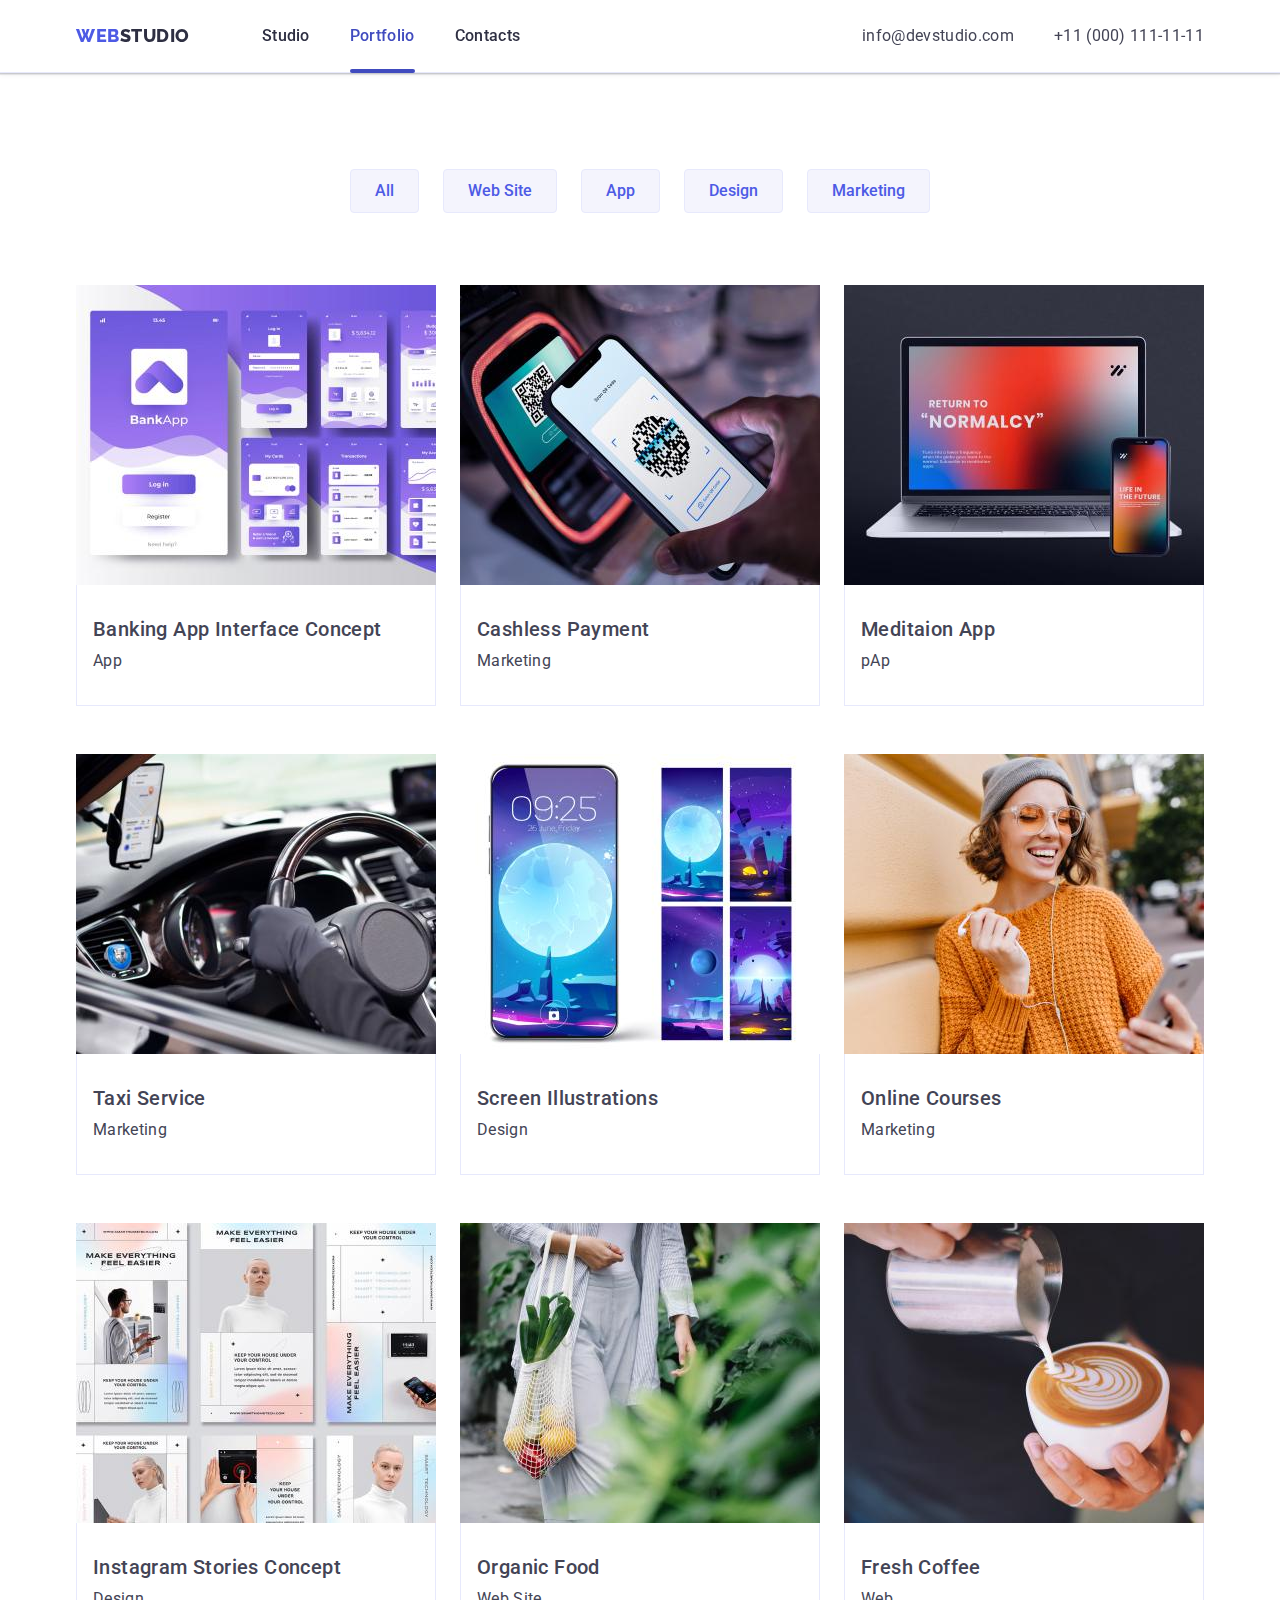
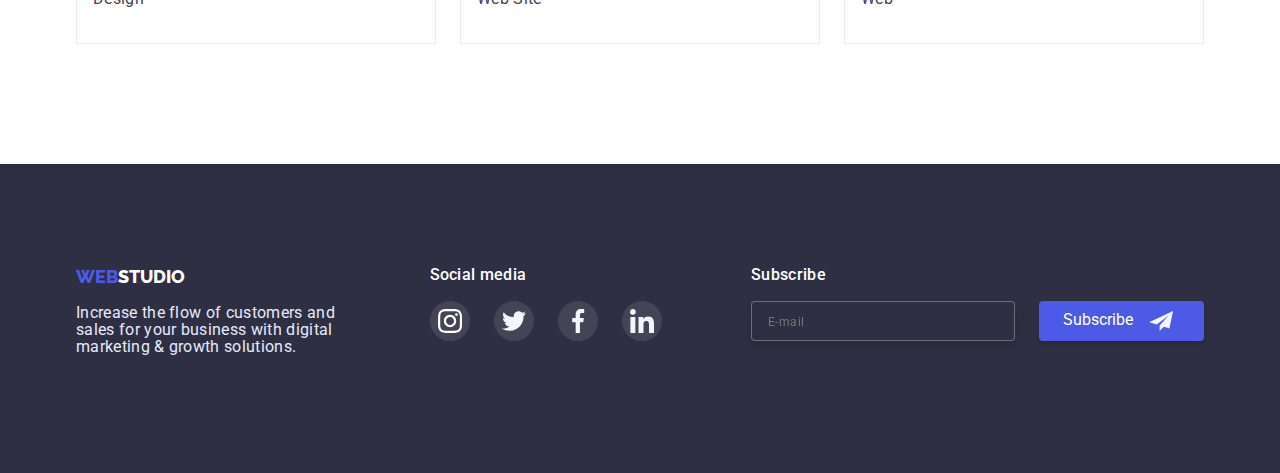
==== portfolio.html @ 32697761 "Initial commit" ====
<!DOCTYPE html>
<html lang="en">
  <head>
    <meta charset="UTF-8" />
    <meta http-equiv="X-UA-Compatible" content="IE=edge" />
    <meta name="viewport" content="width=device-width, initial-scale=1.0" />
    <title>goit-homework-06</title>
    <link rel="preconnect" href="https://fonts.googleapis.com" />
    <link rel="preconnect" href="https://fonts.gstatic.com" crossorigin />
    <link
      href="https://fonts.googleapis.com/css2?family=Raleway:wght@800&family=Roboto:wght@400;500;700&display=swap"
      rel="stylesheet"
    />
    <link
      rel="stylesheet"
      href="https://cdnjs.cloudflare.com/ajax/libs/modern-normalize/1.1.0/modern-normalize.min.css"
    />
    <link rel="stylesheet" href="./css/styles.css" />
  </head>
  <body>
    <header class="page-header">
      <div class="menu-nav container">
        <nav>
          <!-- logo -->
          <a class="logo" href="./index.html"
            ><span class="web">Web</span>Studio</a
          >
          <ul class="menu">
            <!-- menu -->
            <li class="item">
              <a class="menu-link" href="./index.html">Studio</a>
            </li>
            <li class="item">
              <a class="menu-current" href="./portfolio.html">Portfolio</a>
            </li>
            <li class="item"><a class="menu-link" href="">Contacts</a></li>
          </ul>
        </nav>
        <address>
          <ul class="address">
            <!-- Link to e-mail address  -->
            <li class="address-herf">
              <a href="mailto:info@devstudio.com">info@devstudio.com</a>
            </li>
            <!-- Link to phone number -->
            <li class="address-tel">
              <a href="tel:+110001111111">+11 (000) 111-11-11</a>
            </li>
          </ul>
        </address>
      </div>
    </header>
    <main>
      <section class="portfolio">
        <div class="container">
          <h1 class="visually-hidden">Portfolio</h1>
          <ul class="inner">
            <li class="item">
              <button type="button" class="button-filter">All</button>
            </li>
            <li class="item">
              <button type="button" class="button-filter">Web Site</button>
            </li>
            <li class="item">
              <button type="button" class="button-filter">App</button>
            </li>
            <li class="item">
              <button type="button" class="button-filter">Design</button>
            </li>
            <li>
              <button type="button" class="button-filter">Marketing</button>
            </li>
          </ul>
          <ul class="project">
            <li class="item project-photo">
              <a class="project-link" href="#">
                <div class="project-wrapper">
                  <img
                    class="picture-indent"
                    src="./images/img8.jpg"
                    alt="Banking App Interface Concept"
                    width="360"
                  />
                  <div class="overlay">
                    <p class="overlay-text">
                      14 Stylish and User-Friendly App Design Concepts · Task
                      Manager App · Calorie Tracker App · Exotic Fruit Ecommerce
                      App · Cloud Storage App
                    </p>
                  </div>
                </div>
                <div class="portfolio-frame">
                  <h2 class="section-subtitle">
                    Banking App Interface Concept
                  </h2>
                  <p class="section-text">App</p>
                </div>
              </a>
            </li>
            <li class="item project-photo">
              <a class="project-link" href="#">
                <div class="project-wrapper">
                  <img
                    class="picture-indent"
                    src="./images/img9.jpg"
                    alt="Cashless Payment"
                    width="360"
                    height="300"
                  />
                  <div class="overlay">
                    <p class="overlay-text">
                      14 Stylish and User-Friendly App Design Concepts · Task
                      Manager App · Calorie Tracker App · Exotic Fruit Ecommerce
                      App · Cloud Storage App
                    </p>
                  </div>
                </div>
                <div class="portfolio-frame">
                  <h2 class="section-subtitle">Cashless Payment</h2>
                  <p class="section-text">Marketing</p>
                </div>
              </a>
            </li>
            <li class="item project-photo">
              <a class="project-link" href="#">
                <div class="project-wrapper">
                  <img
                    class="picture-indent"
                    src="./images/img10.jpg"
                    alt="Meditaion App"
                    width="360"
                    height="300"
                  />
                  <div class="overlay">
                    <p class="overlay-text">
                      14 Stylish and User-Friendly App Design Concepts · Task
                      Manager App · Calorie Tracker App · Exotic Fruit Ecommerce
                      App · Cloud Storage App
                    </p>
                  </div>
                </div>
                <div class="portfolio-frame">
                  <h2 class="section-subtitle">Meditaion App</h2>
                  <p class="section-text">pAp</p>
                </div>
              </a>
            </li>
            <li class="item project-photo">
              <a class="project-link" href="#">
                <div class="project-wrapper">
                  <img
                    class="picture-indent"
                    src="./images/img11.jpg"
                    alt="Taxi Service"
                    width="360"
                    height="300"
                  />
                  <div class="overlay">
                    <p class="overlay-text">
                      14 Stylish and User-Friendly App Design Concepts · Task
                      Manager App · Calorie Tracker App · Exotic Fruit Ecommerce
                      App · Cloud Storage App
                    </p>
                  </div>
                </div>
                <div class="portfolio-frame">
                  <h2 class="section-subtitle">Taxi Service</h2>
                  <p class="section-text">Marketing</p>
                </div>
              </a>
            </li>
            <li class="item project-photo">
              <a class="project-link" href="#">
                <div class="project-wrapper">
                  <img
                    class="picture-indent"
                    src="./images/img12.jpg"
                    alt="1"
                    width="360"
                    height="300"
                  />
                  <div class="overlay">
                    <p class="overlay-text">
                      14 Stylish and User-Friendly App Design Concepts · Task
                      Manager App · Calorie Tracker App · Exotic Fruit Ecommerce
                      App · Cloud Storage App
                    </p>
                  </div>
                </div>
                <div class="portfolio-frame">
                  <h3 class="section-subtitle">Screen Illustrations</h3>
                  <p class="section-text">Design</p>
                </div>
              </a>
            </li>
            <li class="item project-photo">
              <a class="project-link" href="#">
                <div class="project-wrapper">
                  <img
                    class="picture-indent"
                    src="./images/img13.jpg"
                    alt="Online Courses"
                    width="360"
                    height="300"
                  />
                  <div class="overlay">
                    <p class="overlay-text">
                      14 Stylish and User-Friendly App Design Concepts · Task
                      Manager App · Calorie Tracker App · Exotic Fruit Ecommerce
                      App · Cloud Storage App
                    </p>
                  </div>
                </div>
                <div class="portfolio-frame">
                  <h2 class="section-subtitle">Online Courses</h2>
                  <p class="section-text">Marketing</p>
                </div>
              </a>
            </li>
            <li class="item project-photo">
              <a class="project-link" href="#">
                <div class="project-wrapper">
                  <img
                    class="picture-indent"
                    src="./images/img14.jpg"
                    alt="Instagram Stories Concept"
                    width="360"
                    height="300"
                  />
                  <div class="overlay">
                    <p class="overlay-text">
                      14 Stylish and User-Friendly App Design Concepts · Task
                      Manager App · Calorie Tracker App · Exotic Fruit Ecommerce
                      App · Cloud Storage App
                    </p>
                  </div>
                </div>
                <div class="portfolio-frame">
                  <h2 class="section-subtitle">Instagram Stories Concept</h2>
                  <p class="section-text">Design</p>
                </div>
              </a>
            </li>
            <li class="item project-photo">
              <a class="project-link" href="#">
                <div class="project-wrapper">
                  <img
                    class="picture-indent"
                    src="./images/img15.jpg"
                    alt="Organic Food"
                    width="360"
                    height="300"
                  />
                  <div class="overlay">
                    <p class="overlay-text">
                      14 Stylish and User-Friendly App Design Concepts · Task
                      Manager App · Calorie Tracker App · Exotic Fruit Ecommerce
                      App · Cloud Storage App
                    </p>
                  </div>
                </div>
                <div class="portfolio-frame">
                  <h2 class="section-subtitle">Organic Food</h2>
                  <p class="section-text">Web Site</p>
                </div>
              </a>
            </li>
            <li class="item project-photo">
              <a class="project-link" href="#">
                <div class="project-wrapper">
                  <img
                    class="picture-indent"
                    src="./images/img16.jpg"
                    alt="Fresh Coffee"
                    width="360"
                    height="300"
                  />
                  <div class="overlay">
                    <p class="overlay-text">
                      14 Stylish and User-Friendly App Design Concepts · Task
                      Manager App · Calorie Tracker App · Exotic Fruit Ecommerce
                      App · Cloud Storage App
                    </p>
                  </div>
                </div>
                <div class="portfolio-frame">
                  <h2 class="section-subtitle">Fresh Coffee</h2>
                  <p class="section-text">Web</p>
                </div>
              </a>
            </li>
          </ul>
        </div>
      </section>
    </main>
    <footer class="footer">
      <div class="container">
        <div class="footer-box">
          <a class="logo1" href="./index.html"
            ><span class="web">Web</span>Studio</a
          >
          <p class="footer-text">
            Increase the flow of customers and<br />
            sales for your business with digital<br />
            marketing & growth solutions.
          </p>
        </div>
        <div class="footer-box">
          <h3 class="section-subtitle footer-media">Social media</h3>
          <ul class="footer-list">
            <li class="footer-item">
              <a class="footer-link" href="" target="_blank">
                <svg class="icon-social" width="24px" height="24px">
                  <use href="./images/icons.svg#icon-instagram"></use>
                </svg>
              </a>
            </li>
            <li class="footer-item">
              <a class="footer-link" href="" target="_blank">
                <svg class="icon-social" width="24px" height="24px">
                  <use href="./images/icons.svg#icon-twitter"></use>
                </svg>
              </a>
            </li>
            <li class="footer-item">
              <a class="footer-link" href="" target="_blank">
                <svg class="icon-social" width="24px" height="24px">
                  <use href="./images/icons.svg#icon-facebook"></use>
                </svg>
              </a>
            </li>
            <li class="footer-item">
              <a class="footer-link" href="" target="_blank">
                <svg class="icon-social" width="24px" height="24px">
                  <use href="./images/icons.svg#icon-linkedin"></use>
                </svg>
              </a>
            </li>
          </ul>
        </div>
        <div class="footer-subscribe">
          <h3 class="section-subtitle footer-media">Subscribe</h3>
          <form class="footer-form">
            <input class="footer-input" type="email" placeholder="E-mail" />
            <button class="hero-button btn-footer">
              Subscribe
              <svg class="subscribe-icon" width="24" height="20">
                <use href="./images/icons.svg#icon-send"></use>
              </svg>
            </button>
          </form>
        </div>
      </div>
    </footer>
  </body>
</html>
---- css/styles.css ----
/**
  |================================================
  |  палитра цветов - использывать через var
  |=================================================
*/
:root {
  --primary-text-color: #2e2f42;
  --title-text-color: #434455;
  --accent-color: #f4f4fd;
  --logo-color: #4d5ae5;
  --white-color: #ffffff;
  --footer-color: #e7e9fc;
  --зressed-ocean: #404bbf;
  --light-silvr-color: #8e8f99;
  --box-shadow-te: 0px 1px 6px rgba(46, 47, 66, 0.08),
    0px 1px 1px rgba(46, 47, 66, 0.16), 0px 2px 1px rgba(46, 47, 66, 0.08);

  --transition-delay: opacity 250ms linear, visibility 250ms linear;
  --animation-cube: open 2500ms cubic-bezier(0.4, 0, 0.2, 1);
}

/**
  |===========================================
  | делаем невидимым текст например оглавления секции 
  |===========================================
*/
.visually-hidden {
  position: absolute;
  width: 1px;
  height: 1px;
  margin: -1px;
  border: 0;
  padding: 0;
  white-space: nowrap;
  clip-path: inset(100%);
  clip: rect(0 0 0 0);
  overflow: hidden;
}

.container {
  margin-left: auto; /* устанавливает внешний отступ */
  margin-right: auto; /* устанавливает внешний отступ */
  width: 1158px;
  /* outline: 2px solid red; */
  padding-left: 15px;
  padding-right: 15px;
}

body {
  background-color: var(--white-color);
  color: var(--primary-text-color);
  font-family: 'Roboto';
  font-size: 16px;
  padding-top: 73px;
}

ul {
  padding: 0; /* внутренние отступы/поля со всех сторон */
  margin: 0%; /* внешние отступы/поля со всех сторон */
  list-style: none; /* оформление ul отменил */
}

textarea {
  resize: none;
}

/**
  |============================
  | Header
  |============================
*/
.page-header {
  background-color: var(--white-color);
  border-bottom: 1px solid var(--footer-color);
  box-shadow: 0px 2px 1px rgba(46, 47, 66, 0.08),
    0px 1px 1px rgba(46, 47, 66, 0.16), 0px 1px 6px rgba(46, 47, 66, 0.08);

  position: fixed;
  top: 0;
  left: 0;
  right: 0;
  z-index: 2;
}

.logo {
  text-transform: uppercase; /* делаем все буквы текста ссылок заглавными.*/
  font-family: 'Raleway';
  font-weight: 800;
  font-size: 18px;
  line-height: 1.33;
  letter-spacing: 0.03em;
  text-decoration: none;
  color: var(--primary-text-color);
  margin-right: 72px;
  padding-top: 24px;
  padding-bottom: 24px;
}

.web {
  color: var(--logo-color);
}

.menu-nav,
.menu-nav nav {
  display: flex; /* делает все дочерние элементы резиновыми - выставляем все элементы по горизонтали*/
  justify-content: space-between; /* чтобы прижать их к противоположным краям родителя*/
  align-items: center; /* задает выравнивание элементов по центру*/
}

.menu {
  display: flex;
}

.menu .item {
  margin-right: 40px;
}

.menu .item:last-child {
  margin: 0;
}

.menu-link {
  color: var(--primary-text-color);
  font-weight: 500;
  line-height: 1.5;
  letter-spacing: 0.02em;
  text-decoration: none;
  display: block;
  padding-top: 24px;
  padding-bottom: 24px;

  transition-property: color;
  transition-duration: 250ms;
  transition-timing-function: cubic-bezier(0.4, 0, 0.2, 1);
}

.menu-link:hover,
.menu-link:focus {
  color: var(--logo-color);
}

.techno {
  max-width: 264px;
}

.menu-current {
  position: relative;
  color: var(--зressed-ocean);
  font-weight: 500;
  line-height: 1.5;
  letter-spacing: 0.02em;
  text-decoration: none;
  display: block;
  padding-top: 24px;
  padding-bottom: 24px;
}

.current:focus {
  color: var(--зressed-ocean);
}

.menu-current::after {
  content: '';
  position: absolute;
  bottom: -1px;
  left: 0;
  width: 100%;
  height: 4px;
  background-color: var(--зressed-ocean);
  border-radius: 2px;
}

.address {
  display: flex;
}

.address-herf {
  margin-right: 40px;
}

.address a {
  color: var(--title-text-color);
  text-decoration: none;
  font-style: normal;
  line-height: 1.5;
  letter-spacing: 0.02em;
  display: block;
  padding-top: 24px;
  padding-bottom: 24px;

  transition-property: color;
  transition-duration: 250ms;
  transition-timing-function: cubic-bezier(0.4, 0, 0.2, 1);
}

.address a:hover,
.address a:focus {
  color: var(--logo-color);
}

/**
  |============================
  | hero
  |============================
*/
.hero {
  text-align: center; /* Центриуерм текст */
  padding-top: 188px;
  padding-bottom: 188px;
  background-color: var(--primary-text-color);
  margin-left: auto;
  margin-right: auto;
  max-width: 1440px;
  background-position: center;
  background-repeat: no-repeat;
  background-size: cover;
  background-image: linear-gradient(
      rgba(46, 47, 66, 0.7),
      rgba(46, 47, 66, 0.7)
    ),
    url('../images/people.png');
}
.hero-title {
  margin-top: 0;
  margin-bottom: 48px;
  font-size: 56px;
  line-height: 1.07;
  letter-spacing: 0.02em;
  color: var(--white-color);
}

.hero-button {
  color: var(--white-color);
  background-color: var(--logo-color);
  width: 169px;
  height: 56px;
  box-shadow: 0px 4px 4px rgba(0, 0, 0, 0.15);
  border-radius: 4px;
  border: none;
  cursor: pointer;

  transition-property: color, background-color;
  transition-duration: 250ms;
  transition-timing-function: cubic-bezier(0.4, 0, 0.2, 1);
}

.hero-button:hover,
.hero-button:focus {
  color: var(--white-color);
  background-color: var(--зressed-ocean);
}

/**
   |============================
   | section advantages
   |============================
 */

.advantages {
  display: flex;
  padding: 0;
  margin: 0;
  text-align: left;
}

.advantages .item {
  margin-right: 24px;
}

.advantages .item:last-child {
  margin-right: 0;
}

.advantages-icons {
  height: 112px;
  background-color: var(--accent-color);
  border-radius: 4px;
  display: flex;
  align-items: center;
  justify-content: center;
  margin-bottom: 8px;
}

/**
  |============================
  | section smart
  |============================
*/

.smart {
  padding-bottom: 120px;
}

.section-title {
  text-align: center;
  margin-top: 0;
  margin-bottom: 0;
  font-weight: 700;
  font-size: 36px;
  color: var(--primary-text-color);
}

.section-subtitle {
  margin-top: 0px;
  margin-bottom: 0;
  font-weight: 500;
  font-size: 20px;
  line-height: 1.2;
  letter-spacing: 0.02em;
}

.section-text {
  margin-top: 8px;
  margin-bottom: 0;
  line-height: 1.5;
  letter-spacing: 0.02em;
  color: var(--title-text-color);
  display: block;
}

.technique-photo {
  width: 360px;
}

.section-laptop {
  display: block;
  max-width: 100%;
  height: auto;
  width: 360px;
}

.section-smartphone {
  display: block;
  max-width: 100%;
  height: auto;
  width: 360px;
}

.section-technique {
  display: block;
  max-width: 100%;
  height: auto;
  width: 360px;
}

.technique {
  display: flex;
  align-items: center;
  justify-content: space-between;
  margin-top: 72px;
}

.technique .item {
  margin-right: 24px;
}

.technique .item:last-child {
  margin-right: 0;
}

/**
  |============================
  | section team
  |============================
*/

.team,
.item .photo-team {
  display: flex;
  text-align: center;
}

.team .item {
  margin-right: 24px;
  box-shadow: var(--box-shadow-te);
  border-radius: 0px 0px 4px 4px;
  max-width: 264px;
}

.team .item:last-child {
  margin-right: 0;
}

.team .team-box {
  padding: 32px 16px 32px 16px;
}

.section-team {
  margin-left: auto;
  margin-right: auto;
  color: var(--title-text-color);
  background-color: var(--accent-color);
}

.team-icon {
  display: flex;
  justify-content: center;
  gap: 24px;
  margin-top: 8px;
}

.team-link {
  display: flex;
  align-items: center;
  justify-content: center;
  width: 40px;
  height: 40px;
  background-color: var(--logo-color);
  border-radius: 50%;

  transition-property: background-color;
  transition-duration: 250ms;
  transition-timing-function: cubic-bezier(0.4, 0, 0.2, 1);
}

.team-link:hover,
.team-link:focus {
  background-color: var(--зressed-ocean);
}

.section-advantages {
  padding-top: 120px;
  padding-bottom: 120px;
}

.icon-social {
  fill: var(--white-color);
}

.photo-team {
  width: 264px;
  background: var(--white-color);
  border-radius: 0px 0px 4px 4px;
  box-shadow: var(--box-shadow-te);
}

.section-team .section-title {
  margin-bottom: 72px;
}

/**
  |============================
  | section customers
  |============================
*/

.customers {
  padding-bottom: 120px;
  padding-top: 92px;
}

.customers-link {
  display: flex;
  align-items: center;
  justify-content: center;
  width: 168px;
  height: 88px;
  border: 1px solid var(--light-silvr-color);
  border-radius: 4px;
  outline: transparent;
  fill: var(--light-silvr-color);

  transition-property: border, border-radius, fill;
  transition-duration: 250ms;
  transition-timing-function: cubic-bezier(0.4, 0, 0.2, 1);
}

.customers-link:hover,
.customers-link:focus {
  border: 1px solid var(--зressed-ocean);
  border-radius: 4px;
  fill: var(--зressed-ocean);
}

.customers-item {
  display: flex;
}

.customers-list {
  display: flex;
  margin-top: 72px;
  column-gap: 24px;
}

/**
  |============================
  | footer
  |============================
*/

.footer {
  padding-top: 100px;
  padding-bottom: 100px;
  box-sizing: border-box;
  background: var(--primary-text-color);
  border: 1px solid var(--primary-text-color);
  box-shadow: 0px 4px 4px rgb(0 0 0 / 25%);
  margin: 0 auto;
}

.footer .container {
  display: flex;
}

.footer-box {
  margin-right: auto;
}

.logo1 {
  color: var(--white-color);
  text-transform: uppercase;
  font-family: 'Raleway';
  font-weight: 800;
  font-size: 18px;
  line-height: 1.33;
  text-decoration: none;
  margin-bottom: 16px;
}

.footer-text {
  width: 264px;
  text-align: left;
  margin-bottom: 16px;
  line-height: 1.05;
  letter-spacing: 0.02em;
  color: var(--footer-color);
}

.footer-media {
  color: var(--white-color);
  letter-spacing: 0.02em;
  font-size: 16px;
  margin-bottom: 16px;
}

.footer-list {
  display: flex;
  justify-content: center;
  gap: 24px;
  margin-top: 8px;
}

.footer-link {
  display: flex;
  align-items: center;
  justify-content: center;
  width: 40px;
  height: 40px;
  background-color: rgba(255, 255, 255, 0.1);
  border-radius: 50%;

  transition-property: background-color;
  transition-duration: 250ms;
  transition-timing-function: cubic-bezier(0.4, 0, 0.2, 1);
}

.footer-link:hover,
.footer-link:focus {
  background-color: #31d0aa;
}

/**
  |============================
  | portfolio
  |============================
*/

.portfolio {
  padding-bottom: 120px;
  padding-top: 96px;
}

.inner {
  display: flex;
  margin-bottom: 72px;
  justify-content: center;
}

.inner .item {
  margin-right: 24px;
}

.button-filter {
  padding: 12px 24px;
  display: flex;
  flex-direction: row;
  background: var(--accent-color);
  border: 1px solid var(--footer-color);
  border-radius: 4px;
  color: var(--logo-color);
  font-style: normal;
  font-weight: 500;
  cursor: pointer;
  outline: transparent;

  transition-property: color, text-decoration-color, border-color,
    background-color, box-shadow;
  transition-duration: 250ms;
  transition-timing-function: cubic-bezier(0.4, 0, 0.2, 1);
}

.button-filter:hover,
.button-filter:focus {
  color: var(--white-color);
  text-decoration-color: var(--logo-color);
  border-color: var(--primary-text-color);
  background-color: var(--logo-color);
  box-shadow: var(--box-shadow-te);
}

.project {
  display: flex;
  flex-wrap: wrap; /* многострочную расстановку блоков по главной оси */
  row-gap: 48px; /*  устанавливает интервал между рядами */
  column-gap: 24px; /* промежуток интервал между колонками */
}

.project-link {
  text-decoration: none;
  color: var(--title-text-color);
  outline: transparent;
  display: block;

  outline: transparent;
  transition-property: box-shadow;
  transition-duration: 250ms;
  transition-timing-function: cubic-bezier(0.4, 0, 0.2, 1);
}

.project-link:focus,
.project-link:hover {
  box-shadow: var(--box-shadow-te);
}

.project-photo {
  width: 360px;
  position: relative;
}

.picture-indent {
  vertical-align: bottom;
}

.project-wrapper {
  display: block;
  position: relative;
  overflow: hidden;
}

.overlay {
  position: absolute;
  top: 0;
  left: 0;
  width: 100%;
  height: 100%;
  background-color: var(--logo-color);
  padding-top: 40px;
  padding-left: 32px;
  padding-right: 32px;

  transform: translateY(100%);

  transition: transform 250ms linear;
}

.project-link:hover .overlay,
.project-link:focus .overlay {
  transform: translateY(0);
}

.overlay-text {
  margin: 0;
  position: absolute;
  width: 296px;
  height: 96px;
  color: var(--accent-color);
  font-size: 16px;
  letter-spacing: 0.02em;
  line-height: 1.5;
  font-weight: 400;
}

.project .item {
  display: block;
  margin-left: 0px;
  padding-bottom: 0;
  width: 360px;
}

.portfolio-frame {
  border-bottom: 1px solid var(--footer-color);
  border-left: 1px solid var(--footer-color);
  border-right: 1px solid var(--footer-color);
  padding-top: 32px;
  padding-bottom: 32px;
  padding-left: 16px;
}

/**
  |============================
  | Footer  form
  |============================
*/
.footer-subscribe {
  display: inline;
}

.footer-form {
  display: flex;
}

.footer-input {
  border: 1px solid rgba(255, 255, 255, 0.3);
  filter: drop-shadow(0px 4px 4px rgba(0, 0, 0, 0.15));
  border-radius: 4px;
  background-color: #2e2f42;
  width: 264px;
  height: 40px;
  padding-left: 16px;
  color: #e7e9fc;
}

.footer-input:focus {
  outline: transparent;
  border-color: var(--logo-color);
}

.footer-input::placeholder {
  font-size: 12px;
  line-height: 2;
  letter-spacing: 0.04em;
}

.subscribe-icon {
  fill: var(--accent-color);
  margin-left: 16px;
}

.btn-footer {
  display: flex;
  align-items: center;
  padding-top: 8px;
  padding-bottom: 8px;
  padding-right: 24px;
  padding-left: 24px;
  margin-left: 24px;
  width: 165px;
  height: 40px;
}

/**
  |============================
  | modal
  |============================
*/
.backdrop {
  z-index: 2;
  position: fixed;
  top: 0;
  left: 0;
  width: 100%;
  height: 100%;
  background: rgba(46, 47, 66, 0.4);
  opacity: 1;
  visibility: visible;
  pointer-events: initial;
}

.modal {
  position: absolute;
  top: 50%;
  left: 50%;
  transform: translate(-50%, -50%);
  max-width: 408px;
  width: 100%;
  background: #fcfcfc;
  box-shadow: 0px 1px 1px rgba(0, 0, 0, 0.14), 0px 1px 3px rgba(0, 0, 0, 0.12),
    0px 2px 1px rgba(0, 0, 0, 0.2);
  border-radius: 4px;
  padding-bottom: 24px;
  padding-top: 72px;
  padding-left: 24px;
  padding-right: 24px;
}

.backdrop.is-hidden {
  opacity: 0;
  pointer-events: none;
  visibility: hidden;
}

.modal-btn {
  cursor: pointer;
  position: absolute;
  top: 20px;
  right: 20px;
  top: 20px;
  right: 20px;
  background: #e7e9fc;
  border: 1px solid rgba(0, 0, 0, 0.1);
  border-radius: 50%;
  display: flex;
  padding: 8px;

  transition-property: background, fill;
  transition-duration: 250ms;
  transition-timing-function: cubic-bezier(0.4, 0, 0.2, 1);
}

.modal-btn:hover,
.modal-btn:focus {
  background: var(--зressed-ocean);
  fill: #ffffff;
}

.modal-strong {
  margin: 0;
  font-weight: 500;
  text-align: center;
  letter-spacing: 0.02em;
  font-size: 16px;
  margin-bottom: 16px;
  line-height: 1.5;
}

.modal-label {
  font-weight: 400;
  font-size: 12px;
  line-height: 1.2;
  letter-spacing: 0.04em;

  color: var(--light-silvr-color);
}

.modal-group {
  display: flex;
  flex-direction: column;
  gap: 4px;
}

.modal-group:not(:last-child) {
  margin-bottom: 8px;
}

.modal-input {
  width: 100%;
  height: 40px;
  padding-left: 35px;
  padding-right: 5px;
  font-size: 14px;
  outline: transparent;
  transition: border-color 250ms linear;
  border-radius: 4px;
  border: 1px solid rgba(33, 33, 33, 0.2);
}

.modal-input:focus + .modal-icon {
  fill: var(--logo-color);
}

.modal-input:focus {
  border-color: var(--logo-color);
}

.input-wrapper {
  position: relative;
}

.modal-icon {
  fill: var(--primary-text-color);
  position: absolute;
  top: 50%;
  transform: translateY(-50%);
  left: 16px;
  transition: fill 250ms linear;
}

.modal-comments {
  border-radius: 4px;
  border: 1px solid rgba(33, 33, 33, 0.2);
  padding: 10px 20px;
}

.modal-comments:focus {
  outline: transparent;
  border-color: var(--logo-color);
}

.modal-comments::placeholder {
  font-weight: 400;
  font-size: 12px;
  line-height: 1.2;

  letter-spacing: 0.04em;

  color: rgba(117, 117, 117, 0.5);
}

.modal-form-agreement {
  display: flex;
  align-items: center;
  justify-content: center;
  margin-top: 16px;

  gap: 6px;
}

.modal-form-checkbox:checked + .modal-form-custom > .chekoff {
  opacity: 1;
}

.modal-form-checkbox:checked + .modal-form-custom > .chekon {
  opacity: 0;
}

.modal-form-custom {
  cursor: pointer;
}
.chekoff {
  opacity: 0;
}
.chekon {
  opacity: 1;
}
.modal-form-agreement-text {
  margin: 0;
  font-size: 12px;
  font-weight: 400;
  line-height: 1.2;
  letter-spacing: 0.04em;
  color: #757575;
  user-select: none;
}
.modal-form-agreement-link {
  color: var(--logo-color);
  text-decoration: underline;
}

.modal-form-btn {
  display: block;
  margin: 0 auto;
  margin-top: 24px;
}

.modal-form-btn:last-child {
  margin-bottom: 0;
}
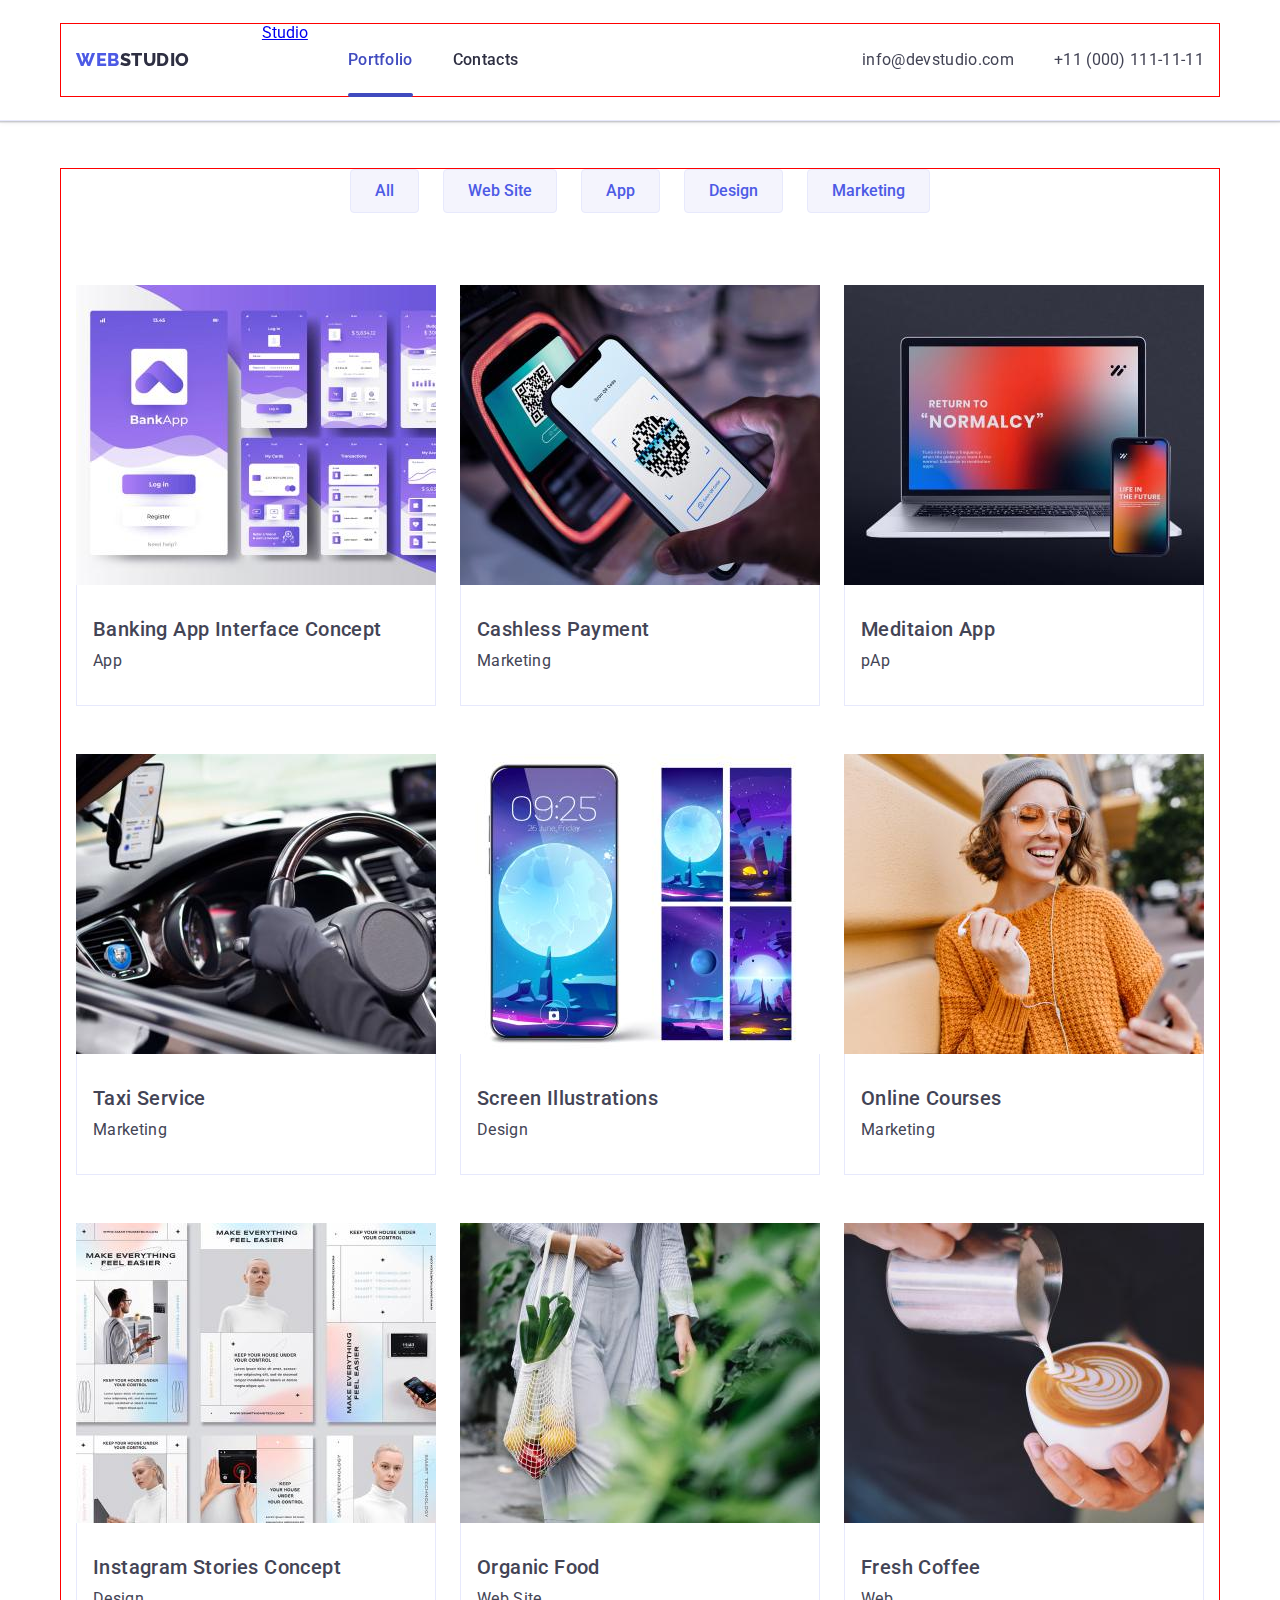
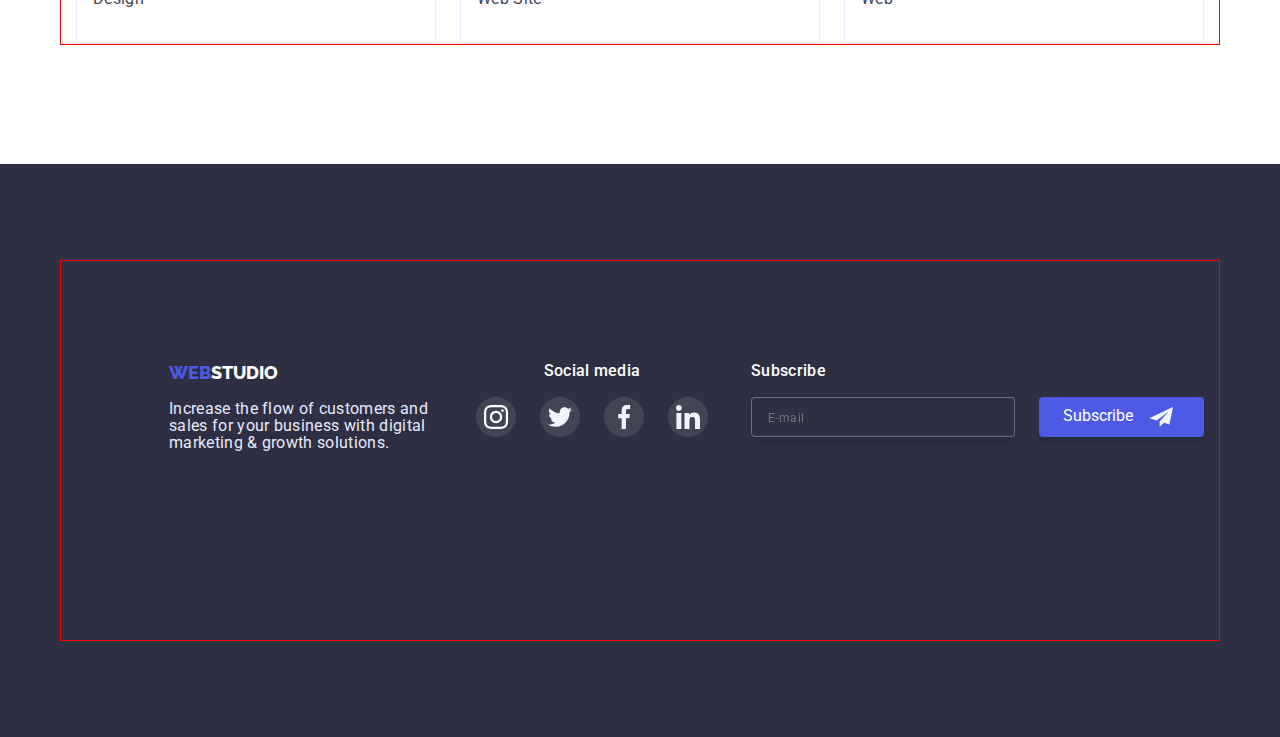
==== commit 86ec160e: "все секции кроме Hero" ====
--- a/portfolio.html
+++ b/portfolio.html
@@ -21,33 +21,33 @@
     <header class="page-header">
       <div class="menu-nav container">
         <nav>
-          <!-- logo -->
           <a class="logo" href="./index.html"
             ><span class="web">Web</span>Studio</a
           >
           <ul class="menu">
-            <!-- menu -->
-            <li class="item">
-              <a class="menu-link" href="./index.html">Studio</a>
-            </li>
-            <li class="item">
+            <li class="menu-item">
+              <a class="menu-item" href="./index.html">Studio</a>
+            </li>
+            <li class="menu-item current">
               <a class="menu-current" href="./portfolio.html">Portfolio</a>
-            </li>
-            <li class="item"><a class="menu-link" href="">Contacts</a></li>
+            </li class="menu-item" >
+            <li class="menu-item"><a class="menu-link" href="">Contacts</a></li>
           </ul>
         </nav>
         <address>
           <ul class="address">
-            <!-- Link to e-mail address  -->
             <li class="address-herf">
-              <a href="mailto:info@devstudio.com">info@devstudio.com</a>
-            </li>
-            <!-- Link to phone number -->
+              <a class="address-herf-mail" href="mailto:info@devstudio.com">info@devstudio.com</a>
+            </li>
             <li class="address-tel">
               <a href="tel:+110001111111">+11 (000) 111-11-11</a>
             </li>
           </ul>
         </address>
+        <button class="header-burger js-open-menu" type="button">
+          <svg class="menu-burg" width="32" height="22">
+            <use href="./images/icons.svg#burger-ico"></use>
+          </svg>
       </div>
     </header>
     <main>
--- a/css/styles.css
+++ b/css/styles.css
@@ -37,13 +37,29 @@
   overflow: hidden;
 }
 
+/* Phone  */
 .container {
-  margin-left: auto; /* устанавливает внешний отступ */
-  margin-right: auto; /* устанавливает внешний отступ */
-  width: 1158px;
-  /* outline: 2px solid red; */
-  padding-left: 15px;
-  padding-right: 15px;
+  max-width: 428px;
+  margin-left: auto;
+  margin-right: auto;
+  padding-left: 16px;
+  padding-right: 16px;
+  outline: 1px solid #ff0000;
+}
+
+/* Tablet  */
+@media screen and (min-width: 768px) {
+  .container {
+    max-width: 736px;
+  }
+}
+
+@media only screen and (min-width: 1200px) {
+  .container {
+    max-width: 1158px;
+    padding-left: 15px;
+    padding-right: 15px;
+  }
 }
 
 body {
@@ -54,6 +70,12 @@
   padding-top: 73px;
 }
 
+img {
+  display: block;
+  max-width: 100%;
+  height: auto;
+}
+
 ul {
   padding: 0; /* внутренние отступы/поля со всех сторон */
   margin: 0%; /* внешние отступы/поля со всех сторон */
@@ -70,6 +92,8 @@
   |============================
 */
 .page-header {
+  padding-top: 24px;
+  padding-bottom: 24px;
   background-color: var(--white-color);
   border-bottom: 1px solid var(--footer-color);
   box-shadow: 0px 2px 1px rgba(46, 47, 66, 0.08),
@@ -80,6 +104,11 @@
   left: 0;
   right: 0;
   z-index: 2;
+}
+
+.page-header .container {
+  display: flex;
+  justify-content: space-between;
 }
 
 .logo {
@@ -99,23 +128,64 @@
 .web {
   color: var(--logo-color);
 }
-
-.menu-nav,
-.menu-nav nav {
-  display: flex; /* делает все дочерние элементы резиновыми - выставляем все элементы по горизонтали*/
-  justify-content: space-between; /* чтобы прижать их к противоположным краям родителя*/
-  align-items: center; /* задает выравнивание элементов по центру*/
+.header-burger {
+  background-color: transparent;
+  border: 1px solid transparent;
+}
+
+@media only screen and (min-width: 768px) {
+  .header-burger {
+    display: none;
+  }
+}
+
+@media only screen and (min-width: 1200px) {
+  .header-burger {
+    display: none;
+  }
+}
+
+@media only screen and (min-width: 768px) {
+  .menu-nav,
+  .menu-nav nav {
+    display: flex; /* делает все дочерние элементы резиновыми - выставляем все элементы по горизонтали*/
+    justify-content: space-between; /* чтобы прижать их к противоположным краям родителя*/
+    align-items: center; /* задает выравнивание элементов по центру*/
+  }
+}
+
+@media only screen and (min-width: 1200px) {
+  .menu-nav,
+  .menu-nav nav {
+    display: flex; /* делает все дочерние элементы резиновыми - выставляем все элементы по горизонтали*/
+    justify-content: space-between; /* чтобы прижать их к противоположным краям родителя*/
+    align-items: center; /* задает выравнивание элементов по центру*/
+  }
 }
 
 .menu {
   display: flex;
 }
 
-.menu .item {
-  margin-right: 40px;
-}
-
-.menu .item:last-child {
+.menu .menu-item {
+  display: none;
+}
+
+@media only screen and (min-width: 768px) {
+  .menu .menu-item {
+    display: block;
+    margin-right: 40px;
+  }
+}
+
+@media only screen and (min-width: 1200px) {
+  .menu .menu-item {
+    display: block;
+    margin-right: 40px;
+  }
+}
+
+.menu .menu-item:last-child {
   margin: 0;
 }
 
@@ -137,10 +207,6 @@
 .menu-link:hover,
 .menu-link:focus {
   color: var(--logo-color);
-}
-
-.techno {
-  max-width: 264px;
 }
 
 .menu-current {
@@ -171,7 +237,19 @@
 }
 
 .address {
-  display: flex;
+  display: none;
+}
+
+@media only screen and (min-width: 768px) {
+  .address {
+    display: block;
+  }
+}
+
+@media only screen and (min-width: 1200px) {
+  .address {
+    display: flex;
+  }
 }
 
 .address-herf {
@@ -185,12 +263,18 @@
   line-height: 1.5;
   letter-spacing: 0.02em;
   display: block;
-  padding-top: 24px;
-  padding-bottom: 24px;
-
+  padding-top: 0px;
+  padding-bottom: 0px;
   transition-property: color;
   transition-duration: 250ms;
   transition-timing-function: cubic-bezier(0.4, 0, 0.2, 1);
+}
+
+@media only screen and (min-width: 1200px) {
+  .address a {
+    padding-top: 24px;
+    padding-bottom: 24px;
+  }
 }
 
 .address a:hover,
@@ -220,6 +304,63 @@
     ),
     url('../images/people.png');
 }
+
+/* @media (min-device-pixel-ratio: 2) and (max-width: 767px),
+  (min-resolution: 192dpi) and (max-width: 767px),
+  (min-resolution: 2dppx) and (max-width: 767px) {
+  .hero {
+    background-image: linear-gradient(
+        rgba(46, 47, 66, 0.7),
+        rgba(46, 47, 66, 0.7)
+      ),
+      url('');
+  }
+}
+
+@media screen and (min-width: 768px) {
+  .hero {
+    background-image: linear-gradient(
+        rgba(46, 47, 66, 0.7),
+        rgba(46, 47, 66, 0.7)
+      ),
+      url('');
+  }
+}
+
+@media (min-device-pixel-ratio: 2) and (min-width: 768px),
+  (min-resolution: 192dpi) and (min-width: 768px),
+  (min-resolution: 2dppx) and (min-width: 768px) {
+  .hero {
+    background-image: linear-gradient(
+        rgba(46, 47, 66, 0.7),
+        rgba(46, 47, 66, 0.7)
+      ),
+      url('');
+  }
+}
+
+@media screen and (min-width: 1200px) {
+  .hero {
+    background-image: linear-gradient(
+        rgba(46, 47, 66, 0.7),
+        rgba(46, 47, 66, 0.7)
+      ),
+      url('');
+  }
+}
+
+@media (min-device-pixel-ratio: 2) and (min-width: 1200px),
+  (min-resolution: 192dpi) and (min-width: 1200px),
+  (min-resolution: 2dppx) and (min-width: 1200px) {
+  .hero {
+    background-image: linear-gradient(
+        rgba(46, 47, 66, 0.7),
+        rgba(46, 47, 66, 0.7)
+      ),
+      url('');
+  }
+} */
+
 .hero-title {
   margin-top: 0;
   margin-bottom: 48px;
@@ -256,29 +397,97 @@
    |============================
  */
 
+.section-advantages {
+  padding-top: 120px;
+  padding-bottom: 120px;
+}
+
 .advantages {
   display: flex;
+  flex-wrap: wrap;
   padding: 0;
   margin: 0;
+  text-align: center;
+  row-gap: 72px;
+  column-gap: 24px;
+}
+
+/* @media screen and (min-width: 768px) {
+  .advantages,
+  .advantages .techno {
+    flex-wrap: wrap;
+  }
+} */
+
+@media only screen and (min-width: 1200px) {
+  .advantages {
+    flex-wrap: nowrap;
+    text-align: left;
+    row-gap: 0;
+    padding-left: 15px;
+  }
+}
+
+.advantages .section-subtitle {
+  font-weight: 700;
+  font-size: 36px;
+  line-height: 1.1;
+}
+
+@media only screen and (min-width: 1200px) {
+  .advantages .section-subtitle {
+    font-weight: 500;
+    font-size: 20px;
+    line-height: 1.2;
+  }
+}
+
+@media only screen and (min-width: 1200px) {
+  .techno {
+    max-width: 264px;
+  }
+}
+
+.advantages .section-text {
   text-align: left;
+  width: 396px;
+  font-weight: 500;
+  font-size: 16px;
+  line-height: 1.5;
+}
+
+@media only screen and (min-width: 768px) {
+  .advantages .section-text {
+    width: 339px;
+    letter-spacing: 0.02em;
+  }
+}
+
+@media only screen and (min-width: 1200px) {
+  .advantages .section-text {
+    width: 264px;
+  }
 }
 
 .advantages .item {
-  margin-right: 24px;
-}
-
-.advantages .item:last-child {
-  margin-right: 0;
+  display: block;
+  column-gap: 24px;
 }
 
 .advantages-icons {
-  height: 112px;
-  background-color: var(--accent-color);
-  border-radius: 4px;
-  display: flex;
-  align-items: center;
-  justify-content: center;
-  margin-bottom: 8px;
+  display: none;
+}
+
+@media only screen and (min-width: 1200px) {
+  .advantages-icons {
+    height: 112px;
+    background-color: var(--accent-color);
+    border-radius: 4px;
+    display: flex;
+    align-items: center;
+    justify-content: center;
+    margin-bottom: 8px;
+  }
 }
 
 /**
@@ -288,16 +497,28 @@
 */
 
 .smart {
-  padding-bottom: 120px;
+  display: none;
+}
+
+@media only screen and (min-width: 1200px) {
+  .smart {
+    display: block;
+    padding-bottom: 120px;
+  }
 }
 
 .section-title {
   text-align: center;
   margin-top: 0;
   margin-bottom: 0;
-  font-weight: 700;
-  font-size: 36px;
   color: var(--primary-text-color);
+}
+
+@media only screen and (min-width: 1200px) {
+  .section-title {
+    font-weight: 700;
+    font-size: 36px;
+  }
 }
 
 .section-subtitle {
@@ -364,17 +585,54 @@
   |============================
 */
 
+.team {
+  display: flex;
+  flex-wrap: wrap; /* многострочную расстановку блоков по главной оси */
+  align-items: center;
+}
+
 .team,
 .item .photo-team {
   display: flex;
+  flex-wrap: wrap; /* многострочную расстановку блоков по главной оси */
+  column-gap: 16px;
+  margin-top: 72px;
+  align-items: center;
+  justify-content: center;
   text-align: center;
+  row-gap: 72px; /*  устанавливает интервал между рядами */
+}
+
+@media only screen and (min-width: 768px) {
+  .team,
+  .item .photo-team {
+    column-gap: 24px;
+    margin-right: 0;
+    row-gap: 64px;
+  }
+}
+
+@media only screen and (min-width: 1200px) {
+  .team,
+  .item .photo-team {
+    flex-wrap: nowrap;
+    margin-top: 72px;
+    margin-left: 0;
+    row-gap: 0;
+    column-gap: 0px;
+  }
 }
 
 .team .item {
-  margin-right: 24px;
   box-shadow: var(--box-shadow-te);
   border-radius: 0px 0px 4px 4px;
   max-width: 264px;
+}
+
+@media only screen and (min-width: 1200px) {
+  .team .item {
+    margin-right: 24px;
+  }
 }
 
 .team .item:last-child {
@@ -418,11 +676,6 @@
   background-color: var(--зressed-ocean);
 }
 
-.section-advantages {
-  padding-top: 120px;
-  padding-bottom: 120px;
-}
-
 .icon-social {
   fill: var(--white-color);
 }
@@ -445,24 +698,37 @@
 */
 
 .customers {
-  padding-bottom: 120px;
-  padding-top: 92px;
+  padding-bottom: 96px;
+  padding-top: 96px;
+}
+
+@media only screen and (min-width: 1200px) {
+  .customers {
+    padding-bottom: 120px;
+    padding-top: 92px;
+  }
 }
 
 .customers-link {
+  width: 190px;
+
   display: flex;
   align-items: center;
   justify-content: center;
-  width: 168px;
+  border: 1px solid var(--light-silvr-color);
+  transition-property: border, border-radius, fill;
+  transition-duration: 250ms;
+  transition-timing-function: cubic-bezier(0.4, 0, 0.2, 1);
   height: 88px;
-  border: 1px solid var(--light-silvr-color);
   border-radius: 4px;
   outline: transparent;
   fill: var(--light-silvr-color);
-
-  transition-property: border, border-radius, fill;
-  transition-duration: 250ms;
-  transition-timing-function: cubic-bezier(0.4, 0, 0.2, 1);
+}
+
+@media only screen and (min-width: 768px) {
+  .customers-link {
+    width: 168px;
+  }
 }
 
 .customers-link:hover,
@@ -478,8 +744,19 @@
 
 .customers-list {
   display: flex;
+  flex-wrap: wrap; /* многострочную расстановку блоков по главной оси */
+  row-gap: 72px; /*  устанавливает интервал между рядами */
+  column-gap: 16px;
   margin-top: 72px;
-  column-gap: 24px;
+  align-items: center;
+  justify-content: center;
+}
+
+@media only screen and (min-width: 1200px) {
+  .customers-list {
+    display: flex;
+    column-gap: 24px;
+  }
 }
 
 /**
@@ -489,8 +766,8 @@
 */
 
 .footer {
-  padding-top: 100px;
-  padding-bottom: 100px;
+  padding-top: 96px;
+  padding-bottom: 96px;
   box-sizing: border-box;
   background: var(--primary-text-color);
   border: 1px solid var(--primary-text-color);
@@ -500,13 +777,61 @@
 
 .footer .container {
   display: flex;
+  flex-wrap: wrap; /* многострочную расстановку блоков по главной оси */
+  row-gap: 72px; /*  устанавливает интервал между рядами */
+  column-gap: 16px;
+  display: block;
+  align-items: center;
+  justify-content: center;
+}
+
+@media only screen and (min-width: 768px) {
+  .footer .container {
+    padding-left: 108px;
+    display: flex;
+    flex-wrap: wrap;
+    justify-content: flex-start;
+    column-gap: 24px;
+    row-gap: 0;
+  }
+}
+
+@media only screen and (min-width: 1200px) {
+  .footer .container {
+    padding-top: 100px;
+    padding-bottom: 100px;
+    display: flex;
+    align-items: flex-start;
+  }
+}
+
+.footer-box p {
+  margin-left: auto;
+  margin-right: auto;
+}
+
+@media only screen and (min-width: 1200px) {
+  .footer-box p {
+    margin-left: 0;
+  }
 }
 
 .footer-box {
-  margin-right: auto;
+  text-align: center;
+  display: block;
+  margin-bottom: 72px;
+}
+
+@media only screen and (min-width: 1200px) {
+  .footer-box {
+    margin-right: auto;
+  }
 }
 
 .logo1 {
+  text-align: center;
+  display: block;
+
   color: var(--white-color);
   text-transform: uppercase;
   font-family: 'Raleway';
@@ -517,13 +842,31 @@
   margin-bottom: 16px;
 }
 
+@media only screen and (min-width: 1200px) {
+  .logo1 {
+    text-align: left;
+  }
+}
+
 .footer-text {
-  width: 264px;
+  width: 268px;
   text-align: left;
   margin-bottom: 16px;
   line-height: 1.05;
   letter-spacing: 0.02em;
   color: var(--footer-color);
+}
+
+@media only screen and (min-width: 768px) {
+  .footer-text {
+    width: 264px;
+  }
+}
+
+@media only screen and (min-width: 1200px) {
+  .footer-text {
+    width: 264px;
+  }
 }
 
 .footer-media {
@@ -557,6 +900,99 @@
 .footer-link:hover,
 .footer-link:focus {
   background-color: #31d0aa;
+}
+
+/**
+  |============================
+  | Footer  form
+  |============================
+*/
+.footer-subscribe {
+  text-align: center;
+}
+
+@media only screen and (min-width: 768px) {
+  .footer-subscribe {
+    text-align: left;
+    margin-bottom: 16px;
+  }
+}
+
+@media only screen and (min-width: 1200px) {
+  .footer-subscribe {
+    text-align: left;
+  }
+}
+
+@media only screen and (min-width: 1200px) {
+  .footer-form {
+    display: flex;
+  }
+}
+
+.footer-input {
+  border: 1px solid rgba(255, 255, 255, 0.3);
+  filter: drop-shadow(0px 4px 4px rgba(0, 0, 0, 0.15));
+  border-radius: 4px;
+  background-color: #2e2f42;
+  width: 398px;
+
+  height: 40px;
+  padding-left: 16px;
+  color: #e7e9fc;
+}
+
+@media only screen and (min-width: 768px) {
+  .footer-input {
+    width: 264px;
+  }
+}
+
+@media only screen and (min-width: 1200px) {
+  .footer-input {
+    width: 264px;
+  }
+}
+
+.footer-input:focus {
+  outline: transparent;
+  border-color: var(--logo-color);
+}
+
+.footer-input::placeholder {
+  font-size: 12px;
+  line-height: 2;
+  letter-spacing: 0.04em;
+}
+
+.subscribe-icon {
+  fill: var(--accent-color);
+  margin-left: 16px;
+}
+
+.btn-footer {
+  align-items: center;
+  padding-top: 8px;
+  padding-bottom: 8px;
+  padding-right: 24px;
+  padding-left: 24px;
+  margin-left: 24px;
+  width: 165px;
+  height: 40px;
+  margin-top: 16px;
+}
+
+@media only screen and (min-width: 768px) {
+  .btn-footer {
+    margin-top: 0;
+  }
+}
+
+@media only screen and (min-width: 1200px) {
+  .btn-footer {
+    display: flex;
+    margin-top: 0;
+  }
 }
 
 /**
@@ -694,58 +1130,6 @@
   padding-top: 32px;
   padding-bottom: 32px;
   padding-left: 16px;
-}
-
-/**
-  |============================
-  | Footer  form
-  |============================
-*/
-.footer-subscribe {
-  display: inline;
-}
-
-.footer-form {
-  display: flex;
-}
-
-.footer-input {
-  border: 1px solid rgba(255, 255, 255, 0.3);
-  filter: drop-shadow(0px 4px 4px rgba(0, 0, 0, 0.15));
-  border-radius: 4px;
-  background-color: #2e2f42;
-  width: 264px;
-  height: 40px;
-  padding-left: 16px;
-  color: #e7e9fc;
-}
-
-.footer-input:focus {
-  outline: transparent;
-  border-color: var(--logo-color);
-}
-
-.footer-input::placeholder {
-  font-size: 12px;
-  line-height: 2;
-  letter-spacing: 0.04em;
-}
-
-.subscribe-icon {
-  fill: var(--accent-color);
-  margin-left: 16px;
-}
-
-.btn-footer {
-  display: flex;
-  align-items: center;
-  padding-top: 8px;
-  padding-bottom: 8px;
-  padding-right: 24px;
-  padding-left: 24px;
-  margin-left: 24px;
-  width: 165px;
-  height: 40px;
 }
 
 /**
@@ -945,3 +1329,195 @@
 .modal-form-btn:last-child {
   margin-bottom: 0;
 }
+
+/**
+  |============================
+  | Menu-mobile
+  |============================
+*/
+
+.menu-toggle {
+  min-height: 24px;
+  min-width: 24px;
+  display: flex;
+  align-items: center;
+  justify-content: center;
+
+  position: absolute;
+
+  transform: translate(-50%, -50%);
+
+  margin-top: 24px;
+  margin-right: 3%;
+
+  padding: 0;
+  background-color: transparent;
+  cursor: pointer;
+  border: none;
+  border-radius: 50%;
+  outline: none;
+}
+
+@media only screen and (min-width: 1368px) {
+  [mobile-menu] {
+    display: none;
+  }
+}
+
+.menu-toggle:hover,
+.menu-toggle:focus {
+  background-color: rgba(0, 0, 0, 0.1);
+}
+
+.menu-container {
+  position: fixed;
+  top: 0;
+  left: 0;
+  width: 100vw;
+  height: 100vh;
+  padding-top: 80px;
+  padding-left: 40px;
+  background-color: var(--white-color);
+  z-index: 999;
+
+  transform: translateX(100%);
+  transition: transform 250ms ease-in-out;
+}
+
+@media only screen and (min-width: 1368px) {
+  .menu-containe {
+    display: none;
+  }
+}
+
+.menu-item-mobile {
+  margin-bottom: 40px;
+}
+
+.menu-container.is-open {
+  transform: translateX(0);
+}
+
+.menu-container .menu-toggle {
+  position: absolute;
+  top: 8px;
+  right: 8px;
+  color: #1e0909;
+
+  cursor: pointer;
+
+  background: #e7e9fc;
+  border: 1px solid rgba(0, 0, 0, 0.1);
+  border-radius: 50%;
+  display: flex;
+
+  transition-property: background, fill;
+  transition-duration: 250ms;
+  transition-timing-function: cubic-bezier(0.4, 0, 0.2, 1);
+}
+
+.menu-container .menu-toggle:hover,
+.menu-container .menu-toggle:focus {
+  background: var(--зressed-ocean);
+  fill: #f4f4fd;
+}
+
+.mobile-menu {
+  padding: 0;
+  list-style: none;
+  margin-bottom: 284px;
+}
+
+.mobile-menu .link {
+  display: block;
+  padding: 10px;
+}
+
+.current-mobile .current-mobile {
+  color: var(--зressed-ocean);
+  font-weight: 700;
+  font-size: 36px;
+  line-height: 1.1;
+  letter-spacing: 0.02em;
+  text-decoration: none;
+  display: block;
+
+  text-transform: capitalize;
+}
+
+.menu-link-mobile {
+  color: var(--primary-text-color);
+
+  font-weight: 700;
+  font-size: 36px;
+  line-height: 1.1;
+  letter-spacing: 0.02em;
+  text-decoration: none;
+  display: block;
+
+  text-transform: capitalize;
+
+  transition-property: color;
+  transition-duration: 250ms;
+  transition-timing-function: cubic-bezier(0.4, 0, 0.2, 1);
+}
+
+.address-tel-mobal a {
+  font-weight: 700;
+  font-size: 36px;
+  line-height: 1.11;
+  text-decoration: none;
+
+  letter-spacing: 0.02em;
+  text-transform: capitalize;
+
+  color: var(--logo-color);
+}
+
+.address-tel-mobal {
+  margin-bottom: 40px;
+}
+
+.address-mail-mobal a {
+  text-decoration: none;
+
+  font-weight: 500;
+  font-size: 20px;
+  line-height: 1.2;
+
+  letter-spacing: 0.02em;
+
+  color: var(--title-text-color);
+}
+
+.address-mobal {
+  margin-bottom: 48px;
+}
+
+.mobile-list-icon {
+  display: flex;
+  column-gap: 56px; /* промежуток интервал между колонками */
+}
+
+.mobile-icon-link {
+  display: flex;
+  align-items: center;
+  justify-content: center;
+  width: 40px;
+  height: 40px;
+  background-color: var(--logo-color);
+  border-radius: 50%;
+
+  transition-property: background-color;
+  transition-duration: 250ms;
+  transition-timing-function: cubic-bezier(0.4, 0, 0.2, 1);
+}
+
+.mobile-icon-link:hover,
+.mobile-icon-link:focus {
+  background-color: #31d0aa;
+}
+
+.mobile-icon-social {
+  fill: var(--white-color);
+}
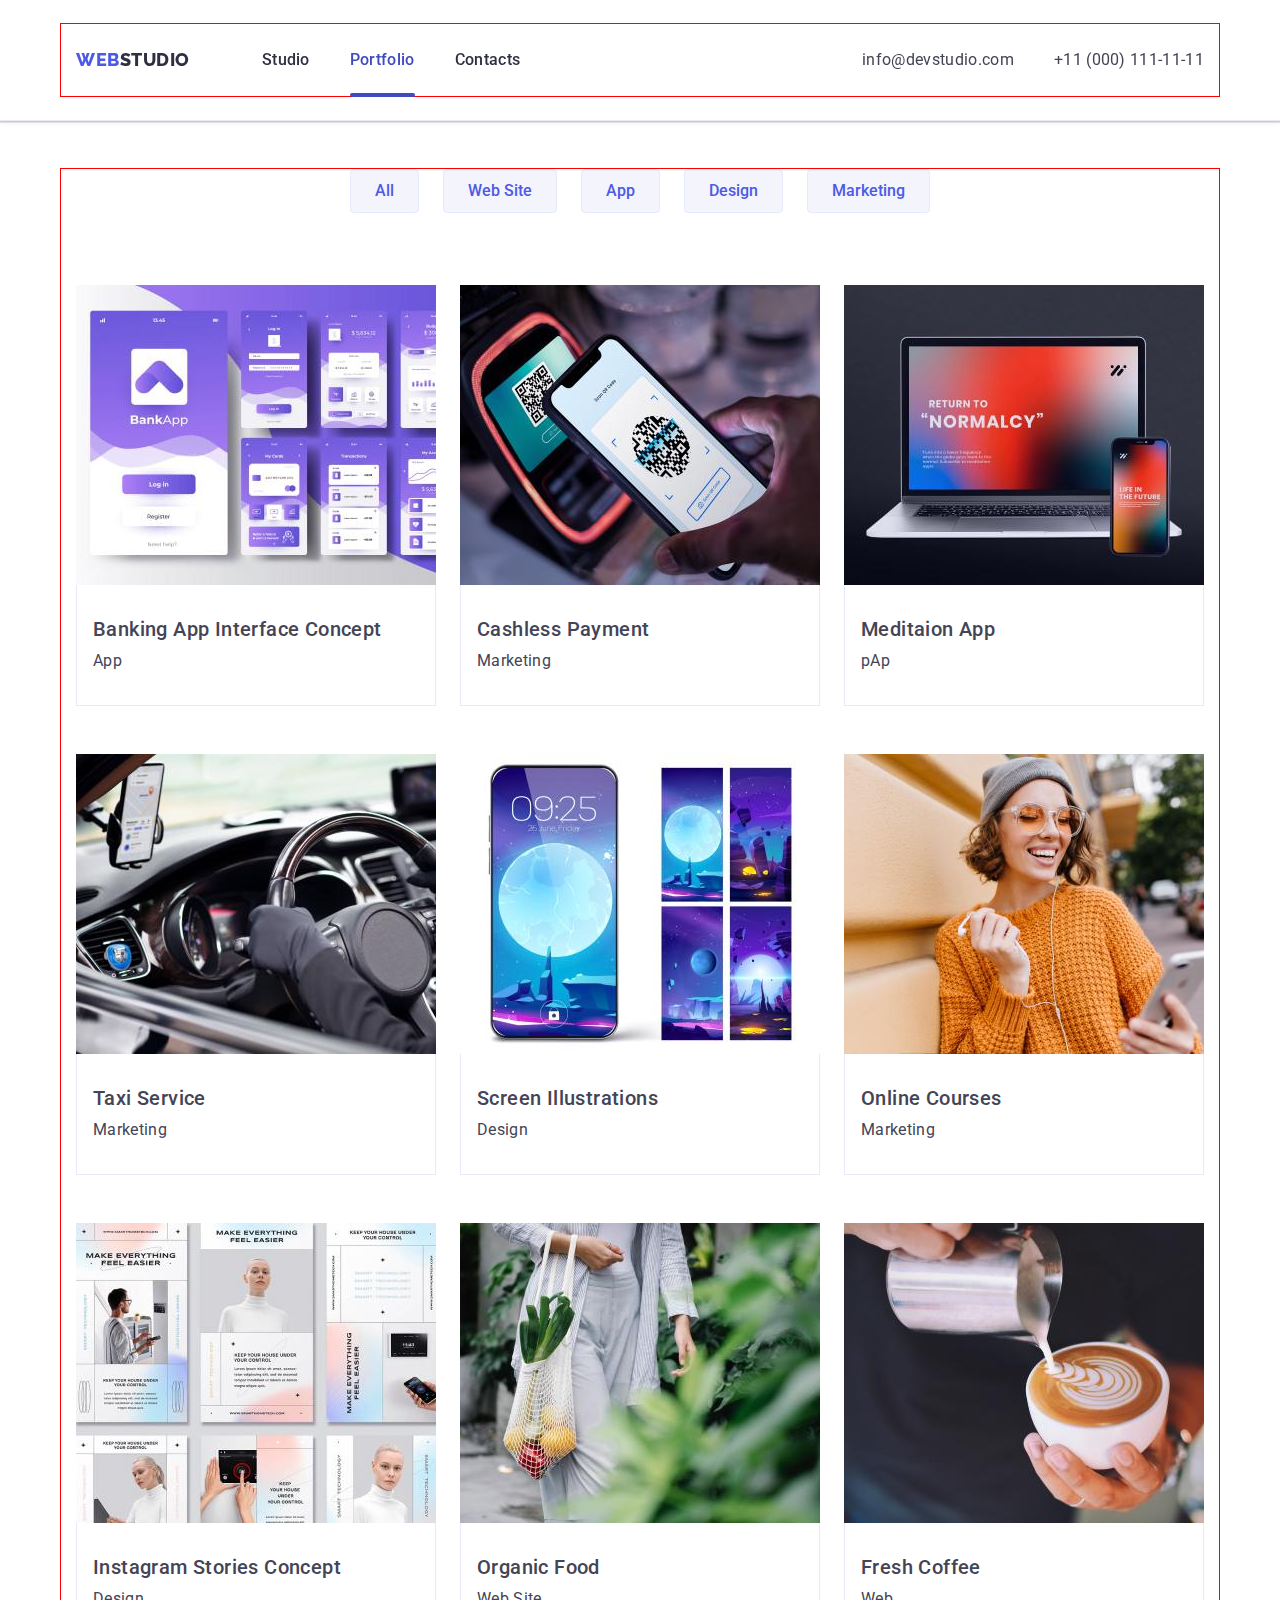
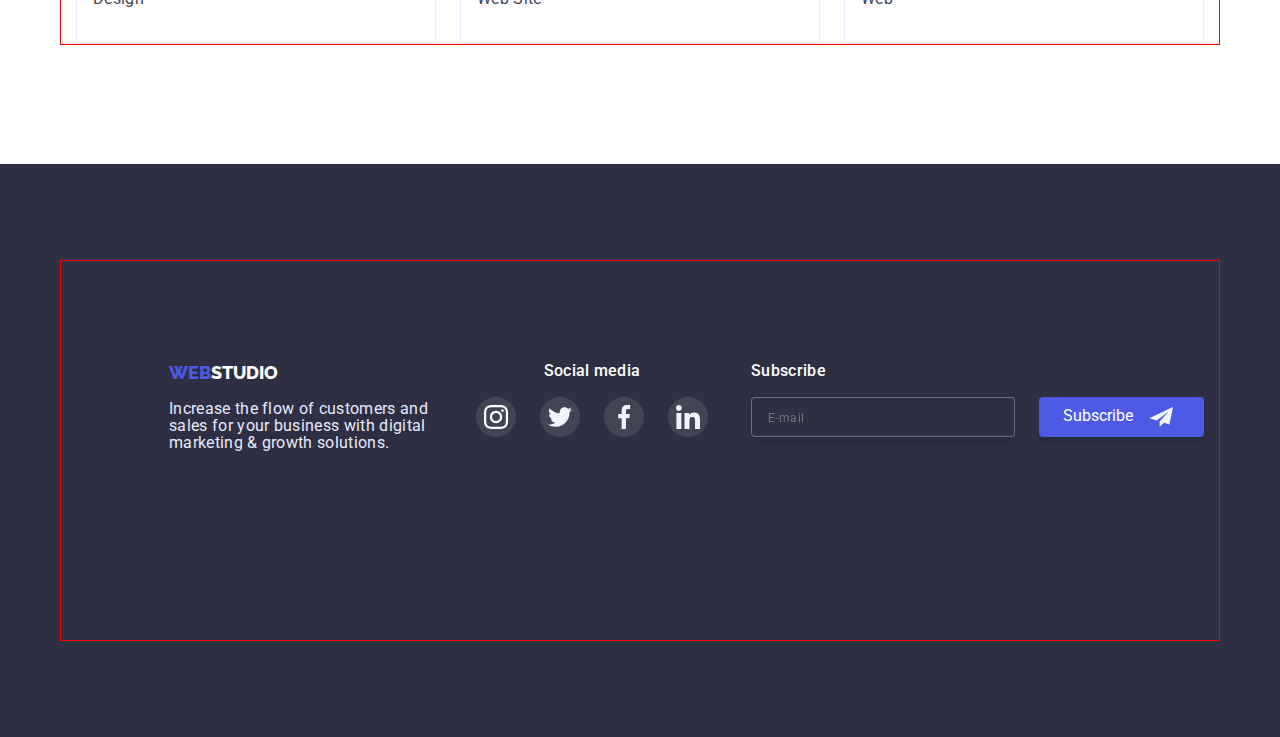
==== commit a78a51c0: "добавил фото х1 х2" ====
--- a/portfolio.html
+++ b/portfolio.html
@@ -26,7 +26,7 @@
           >
           <ul class="menu">
             <li class="menu-item">
-              <a class="menu-item" href="./index.html">Studio</a>
+              <a class="menu-link" href="./index.html">Studio</a>
             </li>
             <li class="menu-item current">
               <a class="menu-current" href="./portfolio.html">Portfolio</a>
--- a/css/styles.css
+++ b/css/styles.css
@@ -412,12 +412,12 @@
   column-gap: 24px;
 }
 
-/* @media screen and (min-width: 768px) {
+@media screen and (min-width: 768px) {
   .advantages,
   .advantages .techno {
-    flex-wrap: wrap;
-  }
-} */
+    text-align: justify;
+  }
+}
 
 @media only screen and (min-width: 1200px) {
   .advantages {
@@ -458,7 +458,7 @@
 
 @media only screen and (min-width: 768px) {
   .advantages .section-text {
-    width: 339px;
+    width: 340px;
     letter-spacing: 0.02em;
   }
 }
